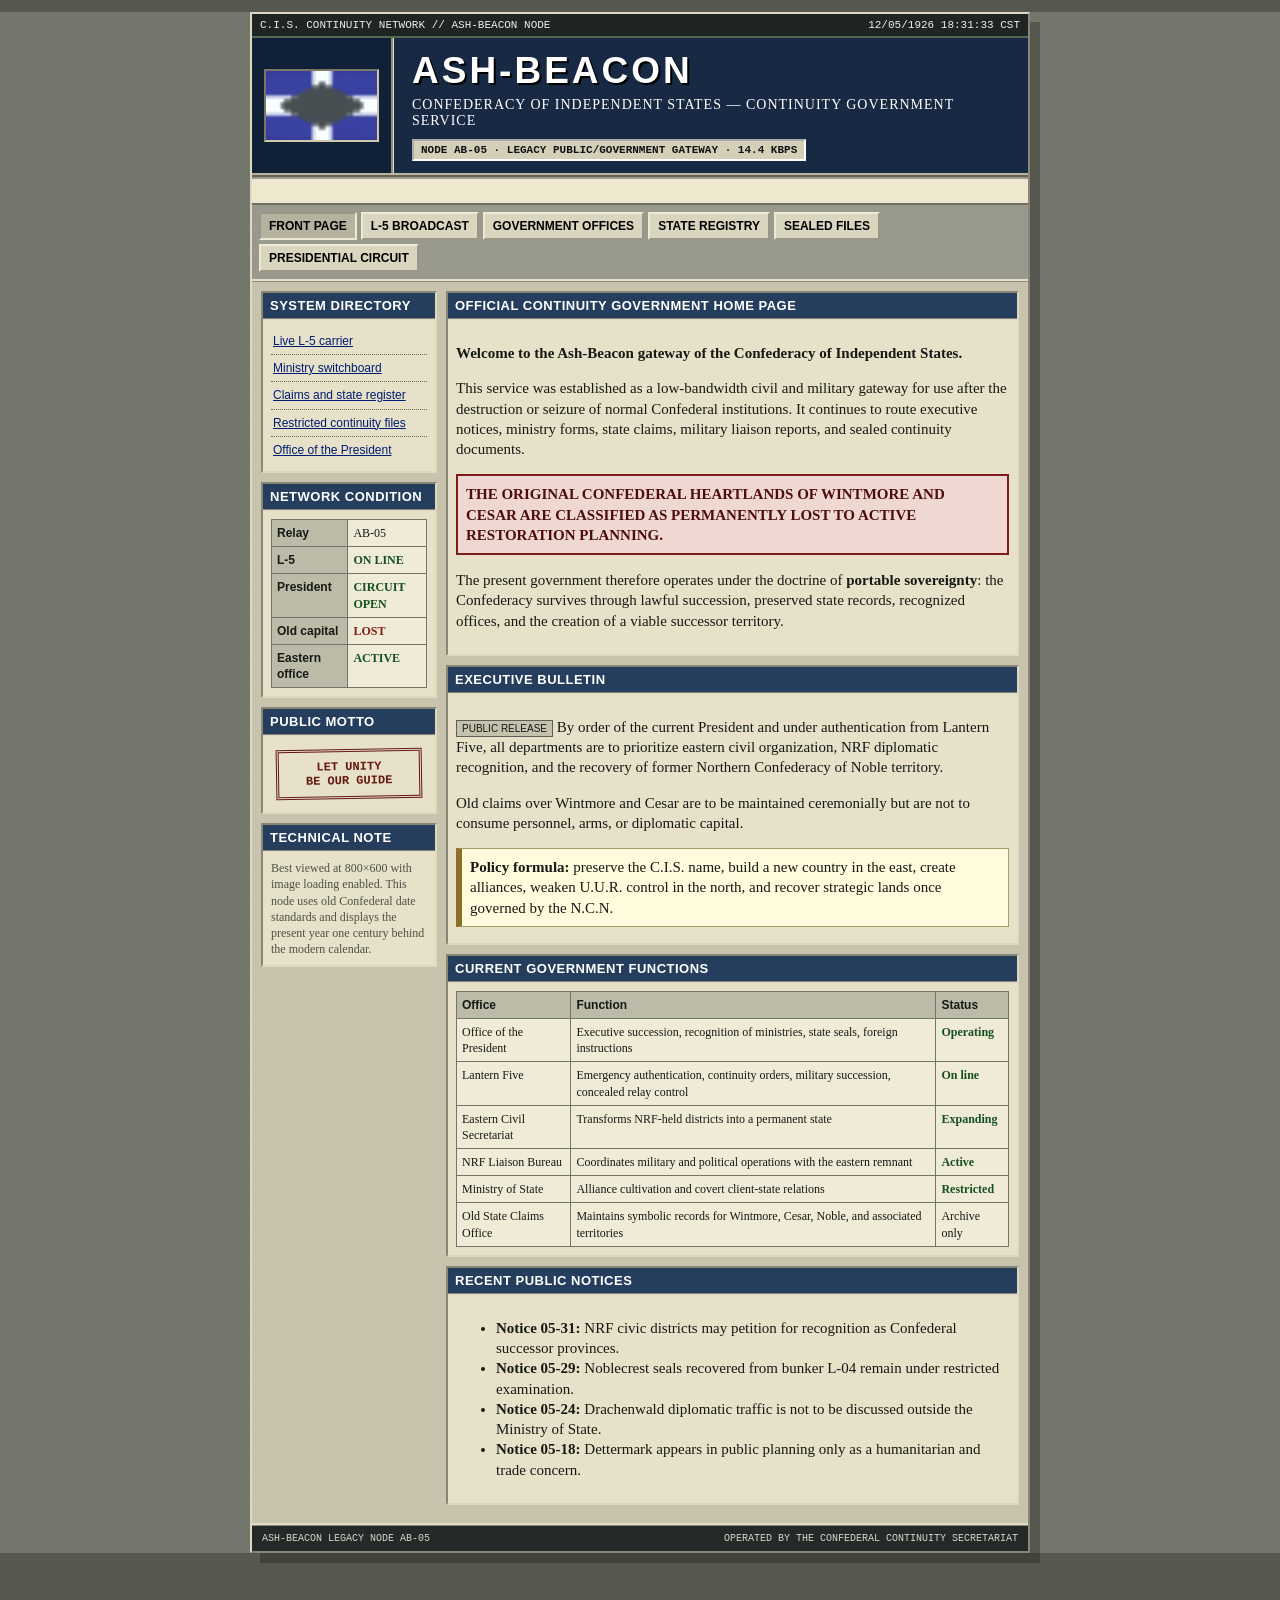
==== index.html @ fd73ac17 "Add files via upload" ====
<!doctype html>
<html lang="en">
<head><meta charset="utf-8"><meta name="viewport" content="width=device-width,initial-scale=1">
<title>ASH-BEACON // CIS Continuity Government</title><link rel="stylesheet" href="assets/style.css"></head>
<body ><div class="site">
<div class="utility"><span>C.I.S. CONTINUITY NETWORK // ASH-BEACON NODE</span><span id="clock"></span></div>
<header class="header"><div class="flagbox"><img src="assets/cis-flag.png" alt="CIS flag"></div>
<div class="headtext"><h1>ASH-BEACON</h1><p>CONFEDERACY OF INDEPENDENT STATES — CONTINUITY GOVERNMENT SERVICE</p>
<span class="statusline">NODE AB-05 · LEGACY PUBLIC/GOVERNMENT GATEWAY · 14.4 KBPS</span></div></header>
<div class="marquee"><span>NOTICE: THIS SYSTEM REMAINS UNDER THE EMERGENCY AUTHORITY OF LANTERN FIVE. UNAUTHORIZED MIRRORING OF STATE SEALS IS PROHIBITED. PRESIDENTIAL CIRCUIT AVAILABLE.</span></div>
<nav class="nav">
<a href="index.html" class="active">FRONT PAGE</a><a href="broadcast.html" >L-5 BROADCAST</a>
<a href="ministries.html" >GOVERNMENT OFFICES</a><a href="registry.html" >STATE REGISTRY</a>
<a href="files.html" >SEALED FILES</a><a href="circuit.html" >PRESIDENTIAL CIRCUIT</a>
</nav>

<main class="content">
<div class="sidebar">
<section class="box"><h2>SYSTEM DIRECTORY</h2><div class="inside"><ul class="menu">
<li><a href="broadcast.html">Live L-5 carrier</a></li><li><a href="ministries.html">Ministry switchboard</a></li>
<li><a href="registry.html">Claims and state register</a></li><li><a href="files.html">Restricted continuity files</a></li>
<li><a href="circuit.html">Office of the President</a></li></ul></div></section>
<section class="box"><h2>NETWORK CONDITION</h2><div class="inside"><table>
<tr><th>Relay</th><td>AB-05</td></tr><tr><th>L-5</th><td class="good">ON LINE</td></tr>
<tr><th>President</th><td class="good">CIRCUIT OPEN</td></tr><tr><th>Old capital</th><td class="bad">LOST</td></tr>
<tr><th>Eastern office</th><td class="good">ACTIVE</td></tr></table></div></section>
<section class="box"><h2>PUBLIC MOTTO</h2><div class="inside"><div class="seal">LET UNITY<br>BE OUR GUIDE</div></div></section>
<section class="box"><h2>TECHNICAL NOTE</h2><div class="inside small">Best viewed at 800×600 with image loading enabled. This node uses old Confederal date standards and displays the present year one century behind the modern calendar.</div></section>
</div>
<div class="maincol">
<section class="box"><h2>OFFICIAL CONTINUITY GOVERNMENT HOME PAGE</h2><div class="inside">
<p><b>Welcome to the Ash-Beacon gateway of the Confederacy of Independent States.</b></p>
<p>This service was established as a low-bandwidth civil and military gateway for use after the destruction or seizure of normal Confederal institutions. It continues to route executive notices, ministry forms, state claims, military liaison reports, and sealed continuity documents.</p>
<div class="alert">THE ORIGINAL CONFEDERAL HEARTLANDS OF WINTMORE AND CESAR ARE CLASSIFIED AS PERMANENTLY LOST TO ACTIVE RESTORATION PLANNING.</div>
<p>The present government therefore operates under the doctrine of <b>portable sovereignty</b>: the Confederacy survives through lawful succession, preserved state records, recognized offices, and the creation of a viable successor territory.</p>
</div></section>
<section class="box"><h2>EXECUTIVE BULLETIN</h2><div class="inside">
<p><span class="level">PUBLIC RELEASE</span> By order of the current President and under authentication from Lantern Five, all departments are to prioritize eastern civil organization, NRF diplomatic recognition, and the recovery of former Northern Confederacy of Noble territory.</p>
<p>Old claims over Wintmore and Cesar are to be maintained ceremonially but are not to consume personnel, arms, or diplomatic capital.</p>
<div class="note"><b>Policy formula:</b> preserve the C.I.S. name, build a new country in the east, create alliances, weaken U.U.R. control in the north, and recover strategic lands once governed by the N.C.N.</div>
</div></section>
<section class="box"><h2>CURRENT GOVERNMENT FUNCTIONS</h2><div class="inside"><table>
<tr><th>Office</th><th>Function</th><th>Status</th></tr>
<tr><td>Office of the President</td><td>Executive succession, recognition of ministries, state seals, foreign instructions</td><td class="good">Operating</td></tr>
<tr><td>Lantern Five</td><td>Emergency authentication, continuity orders, military succession, concealed relay control</td><td class="good">On line</td></tr>
<tr><td>Eastern Civil Secretariat</td><td>Transforms NRF-held districts into a permanent state</td><td class="good">Expanding</td></tr>
<tr><td>NRF Liaison Bureau</td><td>Coordinates military and political operations with the eastern remnant</td><td class="good">Active</td></tr>
<tr><td>Ministry of State</td><td>Alliance cultivation and covert client-state relations</td><td class="good">Restricted</td></tr>
<tr><td>Old State Claims Office</td><td>Maintains symbolic records for Wintmore, Cesar, Noble, and associated territories</td><td>Archive only</td></tr>
</table></div></section>
<section class="box"><h2>RECENT PUBLIC NOTICES</h2><div class="inside"><ul>
<li><b>Notice 05-31:</b> NRF civic districts may petition for recognition as Confederal successor provinces.</li>
<li><b>Notice 05-29:</b> Noblecrest seals recovered from bunker L-04 remain under restricted examination.</li>
<li><b>Notice 05-24:</b> Drachenwald diplomatic traffic is not to be discussed outside the Ministry of State.</li>
<li><b>Notice 05-18:</b> Dettermark appears in public planning only as a humanitarian and trade concern.</li>
</ul></div></section>
</div></main>

<footer><span>ASH-BEACON LEGACY NODE AB-05</span><span>OPERATED BY THE CONFEDERAL CONTINUITY SECRETARIAT</span></footer>
</div><script src="assets/site.js"></script></body></html>
---- assets/style.css ----
:root{--page:#c7c3ad;--paper:#e6e1c8;--ink:#161914;--navy:#182a43;--navy2:#263e5d;--green:#26452f;--red:#7d1c18;--gold:#8a7127}
*{box-sizing:border-box}html{background:#56594f}
body{margin:0;background:repeating-linear-gradient(0deg,rgba(0,0,0,.025) 0,rgba(0,0,0,.025) 1px,transparent 1px,transparent 3px),#74776c;color:var(--ink);font-family:"Times New Roman",Times,serif;font-size:15px}
a{color:#001d75}a:visited{color:#4d1a62}a:hover{background:#ffef80;color:#000}
.site{width:780px;max-width:96vw;margin:12px auto 50px;border:2px outset #ddd9c3;background:var(--page);box-shadow:10px 10px 0 rgba(0,0,0,.25)}
.utility{display:flex;justify-content:space-between;gap:12px;padding:5px 8px;color:#eee;background:#1e2522;border-bottom:2px inset #101410;font-family:"Courier New",monospace;font-size:11px}
.header{display:grid;grid-template-columns:142px 1fr;min-height:106px;background:var(--navy);color:white;border-bottom:4px ridge #b8b59f}
.flagbox{display:flex;align-items:center;justify-content:center;padding:10px;border-right:3px groove #e3dec4;background:#102036}
.flagbox img{width:115px;height:73px;object-fit:cover;border:2px inset #cec9ad}
.headtext{padding:12px 18px}.headtext h1{margin:0;font-family:"Arial Black",Arial,sans-serif;font-size:37px;letter-spacing:3px;text-shadow:2px 2px #000}
.headtext p{margin:5px 0 0;font-size:14px;letter-spacing:1px}
.statusline{margin-top:10px;display:inline-block;padding:3px 7px;background:#d3cfb8;color:#111;border:2px inset white;font:bold 11px "Courier New",monospace}
.marquee{overflow:hidden;white-space:nowrap;border-top:2px inset #f2efd9;border-bottom:2px inset #716e61;background:#eee9ce;color:#580e0b;font:bold 12px "Courier New",monospace;padding:5px 0}
.marquee span{display:inline-block;padding-left:100%;animation:scroll 24s linear infinite}@keyframes scroll{to{transform:translateX(-100%)}}
.nav{display:flex;flex-wrap:wrap;gap:4px;padding:7px;background:#9a998d;border-bottom:3px ridge #e4e0c9}
.nav a{color:#000;background:#d9d5bf;border:2px outset #eee9d2;padding:5px 8px;font:bold 12px Arial,sans-serif;text-decoration:none}
.nav a:active,.nav a.active{border-style:inset;background:#b5b29f}
.content{display:grid;grid-template-columns:176px 1fr;gap:9px;padding:9px}.sidebar,.maincol{min-width:0}
.box{background:var(--paper);border:2px inset #ddd8c0;margin-bottom:9px}
.box h2,.box h3{margin:0;padding:5px 7px;background:var(--navy2);color:#fff;border-bottom:2px groove #ddd8c0;font:bold 13px Arial,sans-serif;letter-spacing:.5px}
.box h3{background:var(--green)}.box .inside{padding:8px;line-height:1.35}.sidebar .inside{font-size:12px}
.menu{list-style:none;padding:0;margin:0;font-family:Arial,sans-serif;font-size:12px}.menu li{border-bottom:1px dotted #67695e;padding:5px 2px}.menu li:last-child{border-bottom:0}
.seal{text-align:center;font:bold 12px "Courier New",monospace;color:#651713;border:3px double #651713;padding:8px 4px;transform:rotate(-1deg);margin:5px}
.onair{display:inline-block;background:#8e1713;color:#fff;border:2px outset #d56a62;padding:4px 7px;font:bold 12px Arial,sans-serif;animation:blink 1.2s steps(2,start) infinite}@keyframes blink{50%{opacity:.35}}
.mono{font-family:"Courier New",monospace;background:#111a13;color:#8ee19c;border:3px inset #72766b;padding:10px;white-space:pre-wrap;line-height:1.35;min-height:125px}
.small{font-size:11px;color:#4c5148}.note{background:#fffbdc;border:1px solid #a49b67;border-left:6px solid #8a7127;padding:8px;margin:8px 0}
.alert{background:#efd8d2;border:2px solid #7d1c18;color:#4e0d0a;padding:8px;margin:8px 0;font-weight:bold}
.good{color:#145022;font-weight:bold}.bad{color:#7d1c18;font-weight:bold}
table{width:100%;border-collapse:collapse;background:#efebd6;font-size:12px}th,td{border:1px solid #73766a;padding:5px;text-align:left;vertical-align:top}th{background:#bcbba8;font-family:Arial,sans-serif}
button,input,select,textarea{font:12px "Courier New",monospace;border:2px inset #eeead4;background:#f4f0d8;padding:5px}
button{border-style:outset;background:#d4d0bb;cursor:pointer;font-weight:bold}button:active{border-style:inset}
input,textarea,select{width:100%}textarea{min-height:90px;resize:vertical}form label{display:block;margin-top:7px;font:bold 11px Arial,sans-serif}
.filecard{border:2px outset #e5e0c9;background:#d7d3bd;margin:7px 0;padding:7px;font-family:Arial,sans-serif;font-size:12px}
.filecard b{display:block;color:#172947}.lockline{display:grid;grid-template-columns:1fr 115px;gap:5px;margin-top:6px}
.result{min-height:18px;font:11px "Courier New",monospace;margin-top:4px}.hidden{display:none!important}
.document{background:#ede5c9;border:6px double #7c755e;padding:19px;box-shadow:inset 0 0 35px rgba(81,69,38,.2);font-family:Georgia,serif;line-height:1.55}
.document h2,.document h3{background:none;color:#111;border:0;padding:0;font-family:"Courier New",monospace}
.document .stamp{display:inline-block;border:3px double #7c1713;color:#7c1713;padding:5px 8px;font:bold 13px "Courier New",monospace;transform:rotate(-2deg)}
.redact{background:#111;color:#111;padding:0 3px;user-select:none}.redact:hover{color:#d9d1b5}
.level{display:inline-block;padding:2px 5px;border:1px solid #5c5f55;background:#c4c1ad;font:10px Arial,sans-serif}
footer{padding:7px 10px;border-top:3px ridge #e1ddc6;background:#242a27;color:#d7d6c9;font:10px "Courier New",monospace;display:flex;justify-content:space-between;gap:10px;flex-wrap:wrap}
@media(max-width:680px){.site{width:96vw}.content{grid-template-columns:1fr}.header{grid-template-columns:1fr}.flagbox{border-right:0;border-bottom:3px groove #e3dec4}.headtext h1{font-size:29px}}
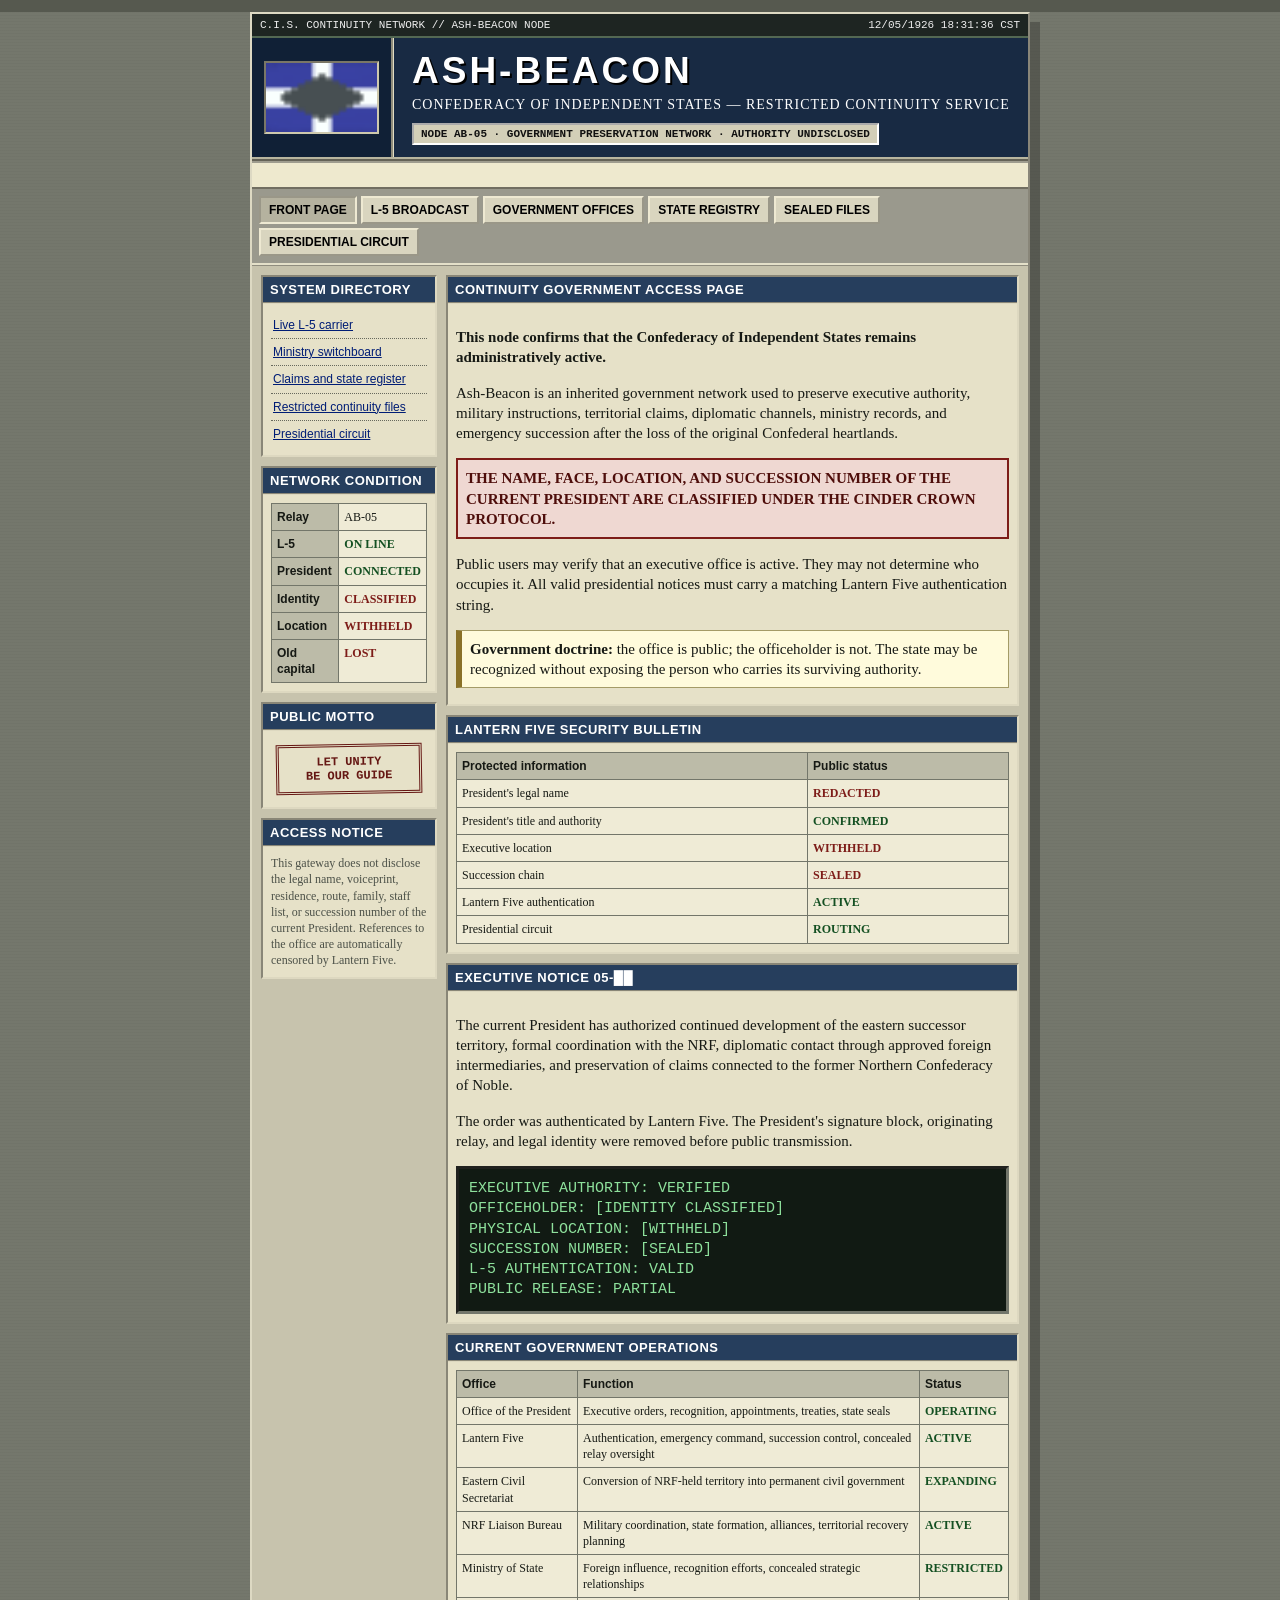
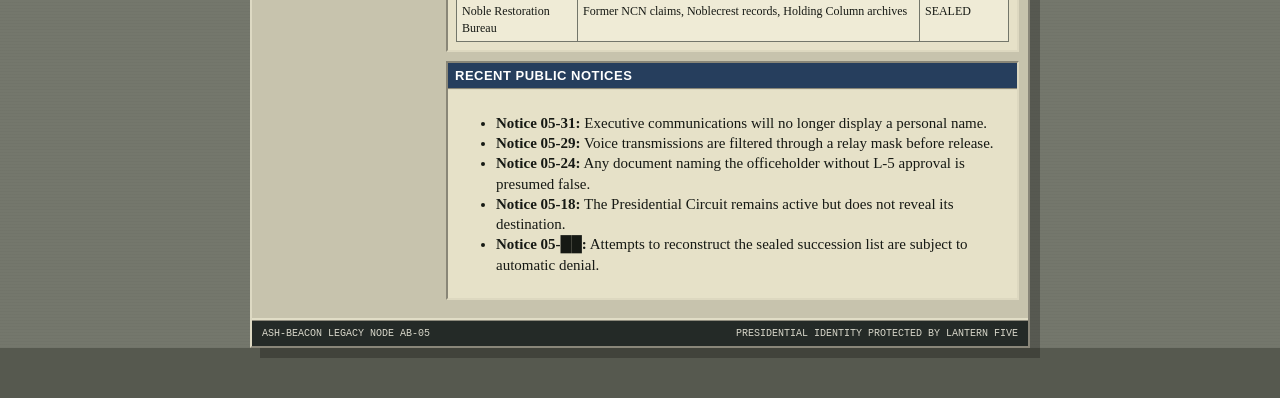
==== commit d54f7101: "Update index.html" ====
--- a/index.html
+++ b/index.html
@@ -1,60 +1,241 @@
 <!doctype html>
 <html lang="en">
-<head><meta charset="utf-8"><meta name="viewport" content="width=device-width,initial-scale=1">
-<title>ASH-BEACON // CIS Continuity Government</title><link rel="stylesheet" href="assets/style.css"></head>
-<body ><div class="site">
-<div class="utility"><span>C.I.S. CONTINUITY NETWORK // ASH-BEACON NODE</span><span id="clock"></span></div>
-<header class="header"><div class="flagbox"><img src="assets/cis-flag.png" alt="CIS flag"></div>
-<div class="headtext"><h1>ASH-BEACON</h1><p>CONFEDERACY OF INDEPENDENT STATES — CONTINUITY GOVERNMENT SERVICE</p>
-<span class="statusline">NODE AB-05 · LEGACY PUBLIC/GOVERNMENT GATEWAY · 14.4 KBPS</span></div></header>
-<div class="marquee"><span>NOTICE: THIS SYSTEM REMAINS UNDER THE EMERGENCY AUTHORITY OF LANTERN FIVE. UNAUTHORIZED MIRRORING OF STATE SEALS IS PROHIBITED. PRESIDENTIAL CIRCUIT AVAILABLE.</span></div>
-<nav class="nav">
-<a href="index.html" class="active">FRONT PAGE</a><a href="broadcast.html" >L-5 BROADCAST</a>
-<a href="ministries.html" >GOVERNMENT OFFICES</a><a href="registry.html" >STATE REGISTRY</a>
-<a href="files.html" >SEALED FILES</a><a href="circuit.html" >PRESIDENTIAL CIRCUIT</a>
-</nav>
-
-<main class="content">
-<div class="sidebar">
-<section class="box"><h2>SYSTEM DIRECTORY</h2><div class="inside"><ul class="menu">
-<li><a href="broadcast.html">Live L-5 carrier</a></li><li><a href="ministries.html">Ministry switchboard</a></li>
-<li><a href="registry.html">Claims and state register</a></li><li><a href="files.html">Restricted continuity files</a></li>
-<li><a href="circuit.html">Office of the President</a></li></ul></div></section>
-<section class="box"><h2>NETWORK CONDITION</h2><div class="inside"><table>
-<tr><th>Relay</th><td>AB-05</td></tr><tr><th>L-5</th><td class="good">ON LINE</td></tr>
-<tr><th>President</th><td class="good">CIRCUIT OPEN</td></tr><tr><th>Old capital</th><td class="bad">LOST</td></tr>
-<tr><th>Eastern office</th><td class="good">ACTIVE</td></tr></table></div></section>
-<section class="box"><h2>PUBLIC MOTTO</h2><div class="inside"><div class="seal">LET UNITY<br>BE OUR GUIDE</div></div></section>
-<section class="box"><h2>TECHNICAL NOTE</h2><div class="inside small">Best viewed at 800×600 with image loading enabled. This node uses old Confederal date standards and displays the present year one century behind the modern calendar.</div></section>
+<head>
+<meta charset="utf-8">
+<meta name="viewport" content="width=device-width,initial-scale=1">
+<title>ASH-BEACON // Restricted Continuity Gateway</title>
+<link rel="stylesheet" href="assets/style.css">
+</head>
+<body>
+<div class="site">
+  <div class="utility">
+    <span>C.I.S. CONTINUITY NETWORK // ASH-BEACON NODE</span>
+    <span id="clock"></span>
+  </div>
+
+  <header class="header">
+    <div class="flagbox">
+      <img src="assets/cis-flag.png" alt="CIS flag">
+    </div>
+    <div class="headtext">
+      <h1>ASH-BEACON</h1>
+      <p>CONFEDERACY OF INDEPENDENT STATES — RESTRICTED CONTINUITY SERVICE</p>
+      <span class="statusline">NODE AB-05 · GOVERNMENT PRESERVATION NETWORK · AUTHORITY UNDISCLOSED</span>
+    </div>
+  </header>
+
+  <div class="marquee">
+    <span>
+      NOTICE: PRESIDENTIAL IDENTITY, LOCATION, SUCCESSION RECORD, AND PHYSICAL COMMAND POST REMAIN CLASSIFIED.
+      LANTERN FIVE AUTHENTICATION IS REQUIRED FOR ALL EXECUTIVE ORDERS.
+    </span>
+  </div>
+
+  <nav class="nav">
+    <a href="index.html" class="active">FRONT PAGE</a>
+    <a href="broadcast.html">L-5 BROADCAST</a>
+    <a href="ministries.html">GOVERNMENT OFFICES</a>
+    <a href="registry.html">STATE REGISTRY</a>
+    <a href="files.html">SEALED FILES</a>
+    <a href="circuit.html">PRESIDENTIAL CIRCUIT</a>
+  </nav>
+
+  <main class="content">
+    <div class="sidebar">
+      <section class="box">
+        <h2>SYSTEM DIRECTORY</h2>
+        <div class="inside">
+          <ul class="menu">
+            <li><a href="broadcast.html">Live L-5 carrier</a></li>
+            <li><a href="ministries.html">Ministry switchboard</a></li>
+            <li><a href="registry.html">Claims and state register</a></li>
+            <li><a href="files.html">Restricted continuity files</a></li>
+            <li><a href="circuit.html">Presidential circuit</a></li>
+          </ul>
+        </div>
+      </section>
+
+      <section class="box">
+        <h2>NETWORK CONDITION</h2>
+        <div class="inside">
+          <table>
+            <tr><th>Relay</th><td>AB-05</td></tr>
+            <tr><th>L-5</th><td class="good">ON LINE</td></tr>
+            <tr><th>President</th><td class="good">CONNECTED</td></tr>
+            <tr><th>Identity</th><td class="bad">CLASSIFIED</td></tr>
+            <tr><th>Location</th><td class="bad">WITHHELD</td></tr>
+            <tr><th>Old capital</th><td class="bad">LOST</td></tr>
+          </table>
+        </div>
+      </section>
+
+      <section class="box">
+        <h2>PUBLIC MOTTO</h2>
+        <div class="inside">
+          <div class="seal">LET UNITY<br>BE OUR GUIDE</div>
+        </div>
+      </section>
+
+      <section class="box">
+        <h2>ACCESS NOTICE</h2>
+        <div class="inside small">
+          This gateway does not disclose the legal name, voiceprint, residence, route, family,
+          staff list, or succession number of the current President. References to the office
+          are automatically censored by Lantern Five.
+        </div>
+      </section>
+    </div>
+
+    <div class="maincol">
+      <section class="box">
+        <h2>CONTINUITY GOVERNMENT ACCESS PAGE</h2>
+        <div class="inside">
+          <p><b>This node confirms that the Confederacy of Independent States remains administratively active.</b></p>
+
+          <p>
+            Ash-Beacon is an inherited government network used to preserve executive authority,
+            military instructions, territorial claims, diplomatic channels, ministry records,
+            and emergency succession after the loss of the original Confederal heartlands.
+          </p>
+
+          <div class="alert">
+            THE NAME, FACE, LOCATION, AND SUCCESSION NUMBER OF THE CURRENT PRESIDENT
+            ARE CLASSIFIED UNDER THE CINDER CROWN PROTOCOL.
+          </div>
+
+          <p>
+            Public users may verify that an executive office is active. They may not determine
+            who occupies it. All valid presidential notices must carry a matching Lantern Five
+            authentication string.
+          </p>
+
+          <div class="note">
+            <b>Government doctrine:</b> the office is public; the officeholder is not.
+            The state may be recognized without exposing the person who carries its surviving authority.
+          </div>
+        </div>
+      </section>
+
+      <section class="box">
+        <h2>LANTERN FIVE SECURITY BULLETIN</h2>
+        <div class="inside">
+          <table>
+            <tr>
+              <th>Protected information</th>
+              <th>Public status</th>
+            </tr>
+            <tr>
+              <td>President's legal name</td>
+              <td class="bad">REDACTED</td>
+            </tr>
+            <tr>
+              <td>President's title and authority</td>
+              <td class="good">CONFIRMED</td>
+            </tr>
+            <tr>
+              <td>Executive location</td>
+              <td class="bad">WITHHELD</td>
+            </tr>
+            <tr>
+              <td>Succession chain</td>
+              <td class="bad">SEALED</td>
+            </tr>
+            <tr>
+              <td>Lantern Five authentication</td>
+              <td class="good">ACTIVE</td>
+            </tr>
+            <tr>
+              <td>Presidential circuit</td>
+              <td class="good">ROUTING</td>
+            </tr>
+          </table>
+        </div>
+      </section>
+
+      <section class="box">
+        <h2>EXECUTIVE NOTICE 05-██</h2>
+        <div class="inside">
+          <p>
+            The current President has authorized continued development of the eastern successor
+            territory, formal coordination with the NRF, diplomatic contact through approved
+            foreign intermediaries, and preservation of claims connected to the former Northern
+            Confederacy of Noble.
+          </p>
+
+          <p>
+            The order was authenticated by Lantern Five. The President's signature block,
+            originating relay, and legal identity were removed before public transmission.
+          </p>
+
+          <div class="mono">EXECUTIVE AUTHORITY: VERIFIED
+OFFICEHOLDER: [IDENTITY CLASSIFIED]
+PHYSICAL LOCATION: [WITHHELD]
+SUCCESSION NUMBER: [SEALED]
+L-5 AUTHENTICATION: VALID
+PUBLIC RELEASE: PARTIAL</div>
+        </div>
+      </section>
+
+      <section class="box">
+        <h2>CURRENT GOVERNMENT OPERATIONS</h2>
+        <div class="inside">
+          <table>
+            <tr><th>Office</th><th>Function</th><th>Status</th></tr>
+            <tr>
+              <td>Office of the President</td>
+              <td>Executive orders, recognition, appointments, treaties, state seals</td>
+              <td class="good">OPERATING</td>
+            </tr>
+            <tr>
+              <td>Lantern Five</td>
+              <td>Authentication, emergency command, succession control, concealed relay oversight</td>
+              <td class="good">ACTIVE</td>
+            </tr>
+            <tr>
+              <td>Eastern Civil Secretariat</td>
+              <td>Conversion of NRF-held territory into permanent civil government</td>
+              <td class="good">EXPANDING</td>
+            </tr>
+            <tr>
+              <td>NRF Liaison Bureau</td>
+              <td>Military coordination, state formation, alliances, territorial recovery planning</td>
+              <td class="good">ACTIVE</td>
+            </tr>
+            <tr>
+              <td>Ministry of State</td>
+              <td>Foreign influence, recognition efforts, concealed strategic relationships</td>
+              <td class="good">RESTRICTED</td>
+            </tr>
+            <tr>
+              <td>Noble Restoration Bureau</td>
+              <td>Former NCN claims, Noblecrest records, Holding Column archives</td>
+              <td>SEALED</td>
+            </tr>
+          </table>
+        </div>
+      </section>
+
+      <section class="box">
+        <h2>RECENT PUBLIC NOTICES</h2>
+        <div class="inside">
+          <ul>
+            <li><b>Notice 05-31:</b> Executive communications will no longer display a personal name.</li>
+            <li><b>Notice 05-29:</b> Voice transmissions are filtered through a relay mask before release.</li>
+            <li><b>Notice 05-24:</b> Any document naming the officeholder without L-5 approval is presumed false.</li>
+            <li><b>Notice 05-18:</b> The Presidential Circuit remains active but does not reveal its destination.</li>
+            <li><b>Notice 05-██:</b> Attempts to reconstruct the sealed succession list are subject to automatic denial.</li>
+          </ul>
+        </div>
+      </section>
+    </div>
+  </main>
+
+  <footer>
+    <span>ASH-BEACON LEGACY NODE AB-05</span>
+    <span>PRESIDENTIAL IDENTITY PROTECTED BY LANTERN FIVE</span>
+  </footer>
 </div>
-<div class="maincol">
-<section class="box"><h2>OFFICIAL CONTINUITY GOVERNMENT HOME PAGE</h2><div class="inside">
-<p><b>Welcome to the Ash-Beacon gateway of the Confederacy of Independent States.</b></p>
-<p>This service was established as a low-bandwidth civil and military gateway for use after the destruction or seizure of normal Confederal institutions. It continues to route executive notices, ministry forms, state claims, military liaison reports, and sealed continuity documents.</p>
-<div class="alert">THE ORIGINAL CONFEDERAL HEARTLANDS OF WINTMORE AND CESAR ARE CLASSIFIED AS PERMANENTLY LOST TO ACTIVE RESTORATION PLANNING.</div>
-<p>The present government therefore operates under the doctrine of <b>portable sovereignty</b>: the Confederacy survives through lawful succession, preserved state records, recognized offices, and the creation of a viable successor territory.</p>
-</div></section>
-<section class="box"><h2>EXECUTIVE BULLETIN</h2><div class="inside">
-<p><span class="level">PUBLIC RELEASE</span> By order of the current President and under authentication from Lantern Five, all departments are to prioritize eastern civil organization, NRF diplomatic recognition, and the recovery of former Northern Confederacy of Noble territory.</p>
-<p>Old claims over Wintmore and Cesar are to be maintained ceremonially but are not to consume personnel, arms, or diplomatic capital.</p>
-<div class="note"><b>Policy formula:</b> preserve the C.I.S. name, build a new country in the east, create alliances, weaken U.U.R. control in the north, and recover strategic lands once governed by the N.C.N.</div>
-</div></section>
-<section class="box"><h2>CURRENT GOVERNMENT FUNCTIONS</h2><div class="inside"><table>
-<tr><th>Office</th><th>Function</th><th>Status</th></tr>
-<tr><td>Office of the President</td><td>Executive succession, recognition of ministries, state seals, foreign instructions</td><td class="good">Operating</td></tr>
-<tr><td>Lantern Five</td><td>Emergency authentication, continuity orders, military succession, concealed relay control</td><td class="good">On line</td></tr>
-<tr><td>Eastern Civil Secretariat</td><td>Transforms NRF-held districts into a permanent state</td><td class="good">Expanding</td></tr>
-<tr><td>NRF Liaison Bureau</td><td>Coordinates military and political operations with the eastern remnant</td><td class="good">Active</td></tr>
-<tr><td>Ministry of State</td><td>Alliance cultivation and covert client-state relations</td><td class="good">Restricted</td></tr>
-<tr><td>Old State Claims Office</td><td>Maintains symbolic records for Wintmore, Cesar, Noble, and associated territories</td><td>Archive only</td></tr>
-</table></div></section>
-<section class="box"><h2>RECENT PUBLIC NOTICES</h2><div class="inside"><ul>
-<li><b>Notice 05-31:</b> NRF civic districts may petition for recognition as Confederal successor provinces.</li>
-<li><b>Notice 05-29:</b> Noblecrest seals recovered from bunker L-04 remain under restricted examination.</li>
-<li><b>Notice 05-24:</b> Drachenwald diplomatic traffic is not to be discussed outside the Ministry of State.</li>
-<li><b>Notice 05-18:</b> Dettermark appears in public planning only as a humanitarian and trade concern.</li>
-</ul></div></section>
-</div></main>
-
-<footer><span>ASH-BEACON LEGACY NODE AB-05</span><span>OPERATED BY THE CONFEDERAL CONTINUITY SECRETARIAT</span></footer>
-</div><script src="assets/site.js"></script></body></html>
+
+<script src="assets/site.js"></script>
+</body>
+</html>
